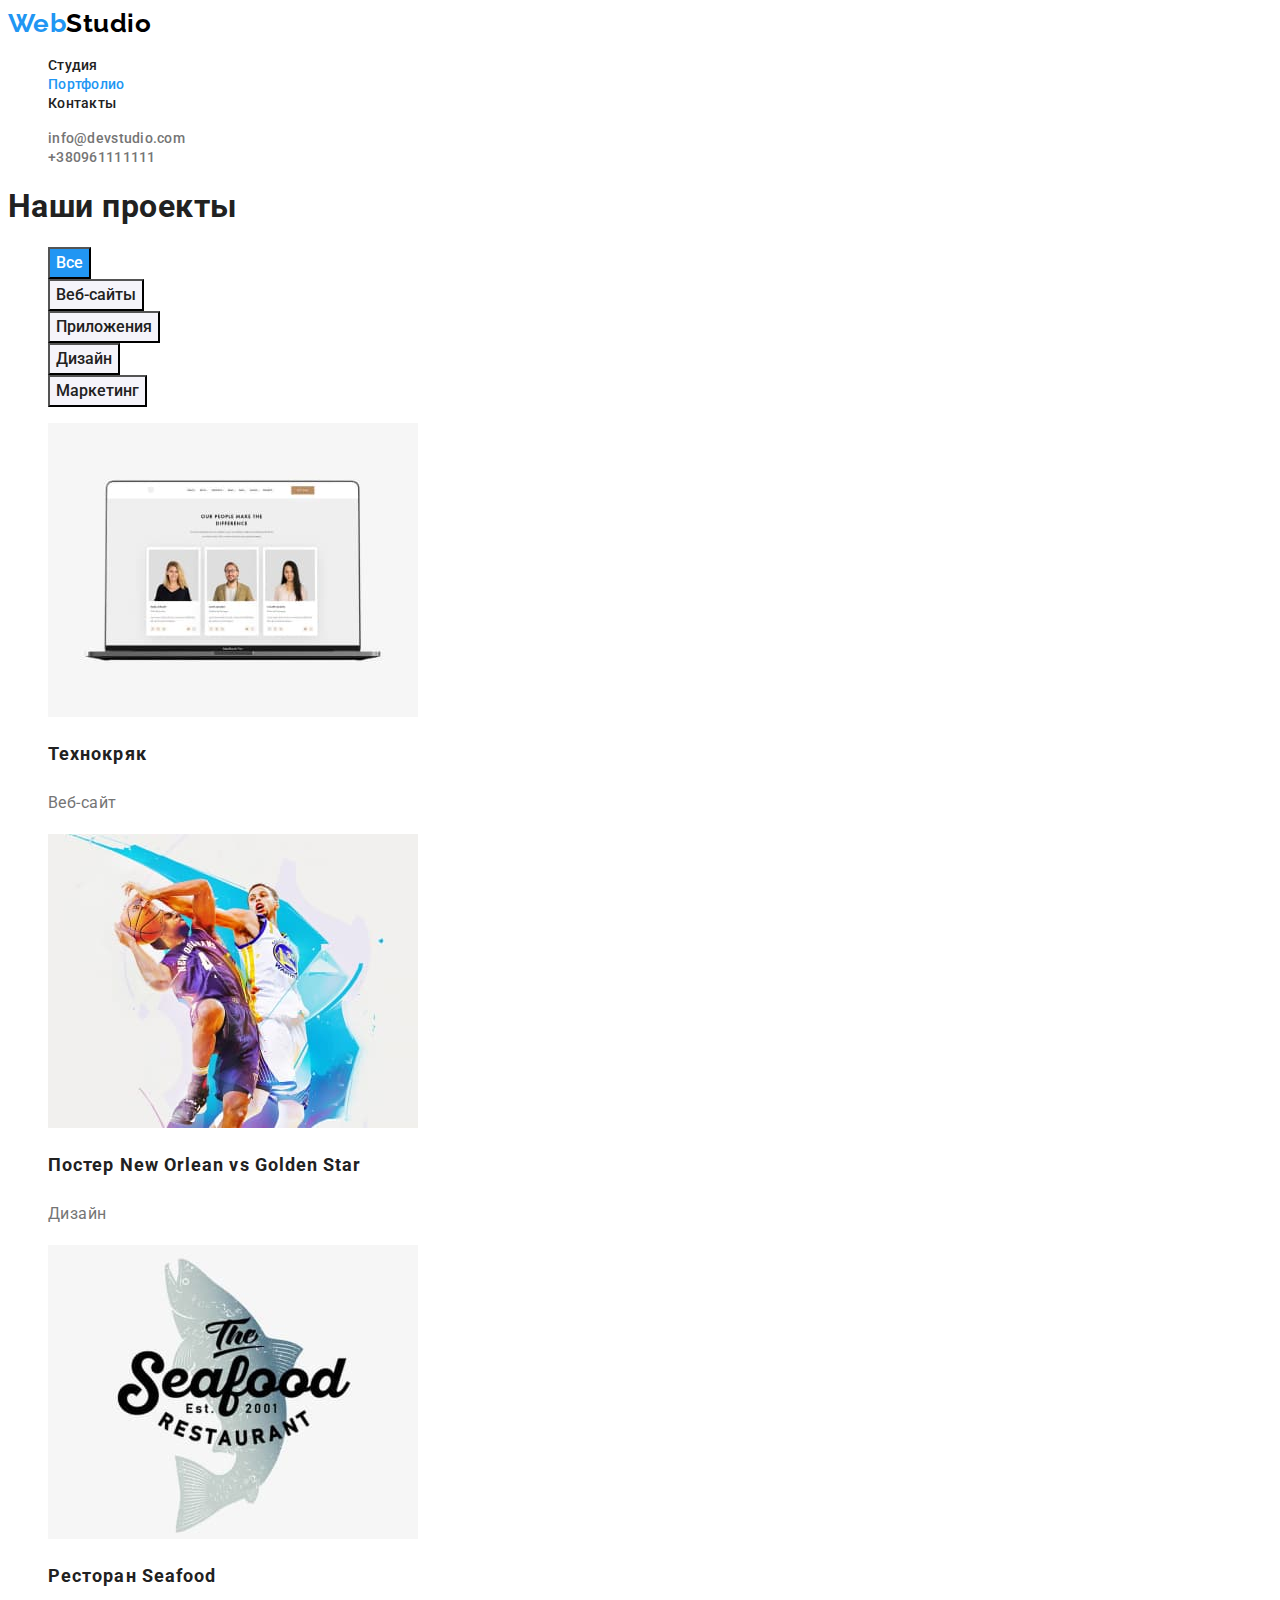
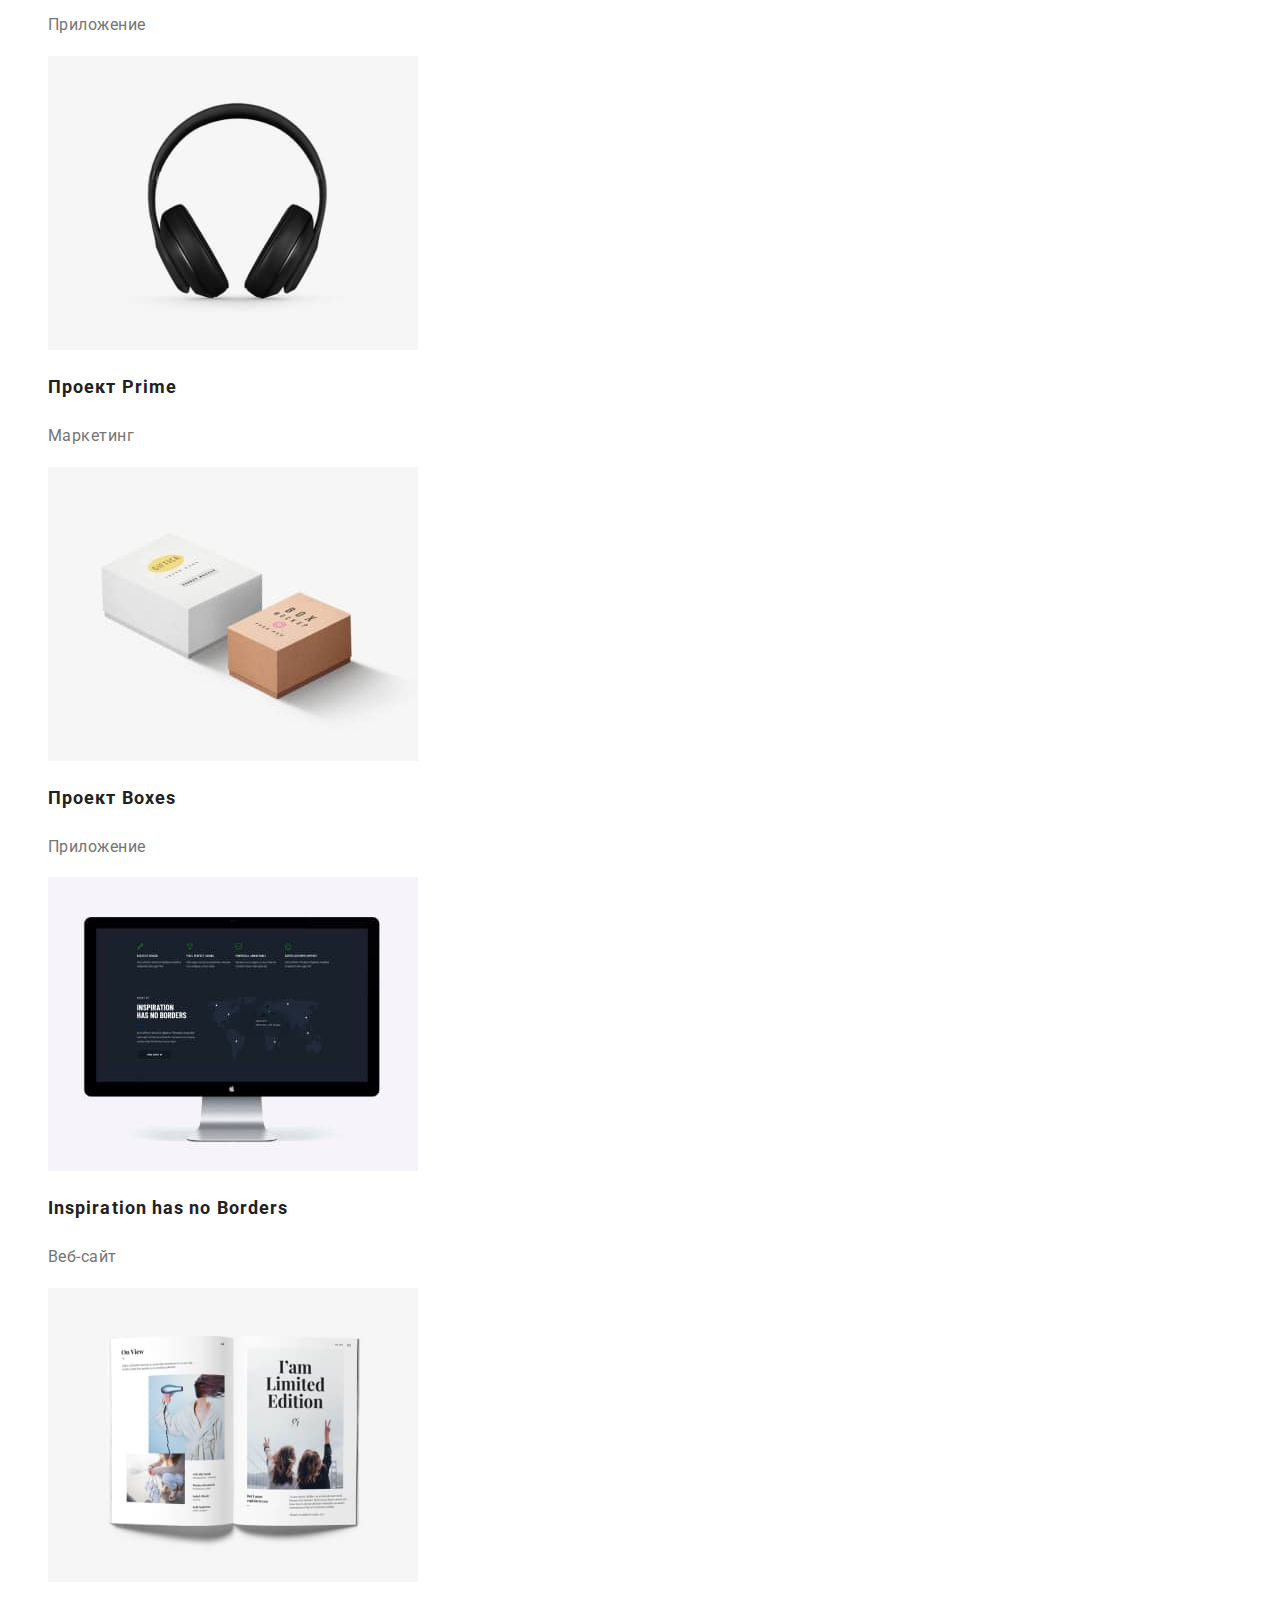
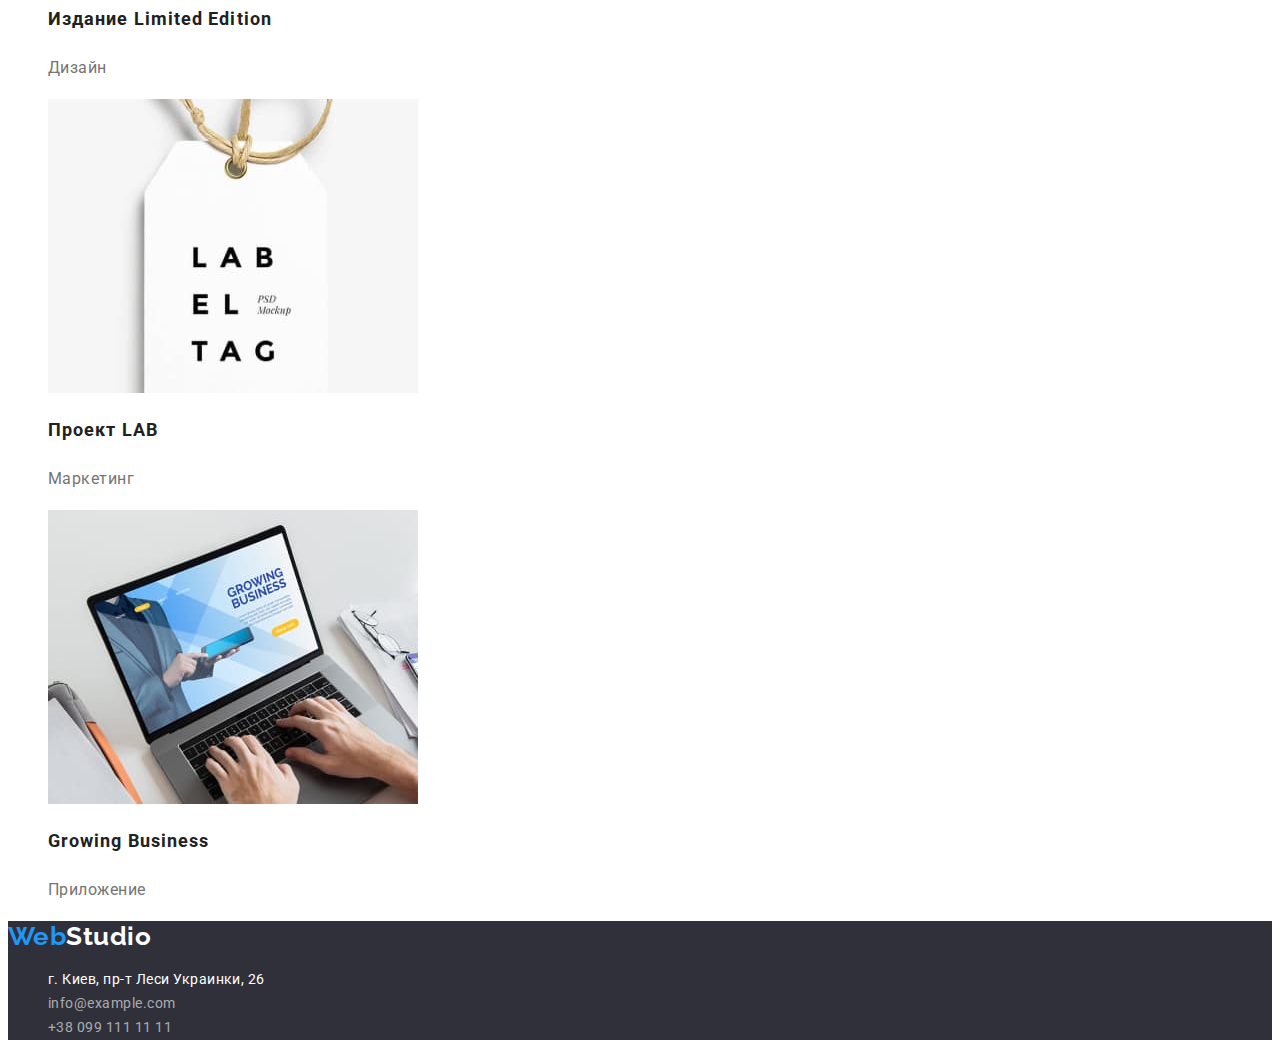
==== portfolio.html @ e26ff04c "Add repo hw-3" ====
<!DOCTYPE html>
<html lang="en">
<head>
    <meta charset="UTF-8">
    <meta http-equiv="X-UA-Compatible" content="IE=edge">
    <meta name="viewport" content="width=device-width, initial-scale=1.0">
    <title>Портфолио</title>
    <link rel="preconnect" href="https://fonts.googleapis.com">
    <link rel="preconnect" href="https://fonts.gstatic.com" crossorigin>
    <link href="https://fonts.googleapis.com/css2?family=Raleway:wght@700&family=Roboto:wght@400;500;700;900&display=swap"
        rel="stylesheet">
    <link rel="stylesheet" href="./css/style.css">
</head>
<body>
    <!-- Header section -->
    <header class="page-header">
        <nav>
            <a href="/" class="logo" lang="en"> Web<span class="logo-dark">Studio</span></a>
            <ul class="site-nav list">
                <li><a href="./index.html" class="nav-link">Студия</a></li>
                <li><a href="./portfolio.html" class="nav-link current">Портфолио</a></li>
                <li><a href="" class="nav-link">Контакты</a></li>
            </ul>
        </nav>
    
        <ul class="auth-nav list">
            <li class="auth-item"><a href="mailto:info@devstudio.com" class="auth-link">info@devstudio.com</a></li>
            <li class="auth-item"><a href="tel:+380961111111" class="auth-link">+380961111111</a></li>
        </ul>
    </header>
    <!-- Main section -->
    <main>
        <section>
            <div class="container">
                <h1>Наши проекты</h1>
                <!-- Фильтр -->
                <ul class="filter list">
                    <li><button class="filter-btn current" type="button">Все</button></li>
                    <li><button class="filter-btn" type="button">Веб-сайты</button></li>
                    <li><button class="filter-btn" type="button">Приложения</button></li>
                    <li><button class="filter-btn" type="button">Дизайн</button></li>
                    <li><button class="filter-btn" type="button">Маркетинг</button></li>
                </ul>
                <!-- Блок проектов -->
                <ul class="project-section list">
                    <li>
                        <a href="" class="project-item">
                            
                            <img src="./images/p1.jpg" alt="Экран ноутбука" width="370">
                            <h2 class="project-title">Технокряк</h2>
                            <p class="project-text">Веб-сайт</p>
                        </a>
                    </li>
                    <li>
                        <a href="" class="project-item">
                            
                            <img src="./images/p2.jpg" alt="Баскетболисты" width="370">
                            <h2 class="project-title">Постер <span lang="en">New Orlean vs Golden Star</span></h2>
                            <p class="project-text">Дизайн</p>
                        </a>
                    </li>
                    <li>
                        <a href="" class="project-item">
                            <img src="./images/p3.jpg" alt="Логотип рыбного ресторана" width="370">
                            <h2 class="project-title">Ресторан <span lang="en">Seafood</span></h2>
                            <p class="project-text">Приложение</p>
                        </a>
                    </li>
                    <li>
                        <a href="" class="project-item">
                            <img src="./images/p4.jpg" alt="Наушники" width="370">
                            <h2 class="project-title">Проект <span lang="en">Prime</span></h2>
                            <p class="project-text">Маркетинг</p>
                        </a>
                    </li>
                    <li>
                        <a href="" class="project-item">
                            <img src="./images/p5.jpg" alt="Две коробки" width="370">
                            <h2 class="project-title">Проект <span lang="en">Boxes</span></h2>
                            <p class="project-text">Приложение</p>
                        </a>
                    </li>
                    <li>
                        <a href="" class="project-item">
                            <img src="./images/p6.jpg" alt="Экран iMac" width="370">
                            <h2 class="project-title" lang="en">Inspiration has no Borders</h2>
                            <p class="project-text">Веб-сайт</p>
                        </a>
                    </li>
                    <li>
                        <a href="" class="project-item">
                            <img src="./images/p7.jpg" alt="Открытая книга" width="370">
                            <h2 class="project-title">Издание <span lang="en">Limited Edition</span></h2>
                            <p class="project-text">Дизайн</p>
                        </a>
                    </li>
                    <li>
                        <a href="" class="project-item">
                            <img src="./images/p8.jpg" alt="Бирка от одежды" width="370">
                            <h2 class="project-title">Проект <span lang="en">LAB</span></h2>
                            <p class="project-text">Маркетинг</p>
                        </a>
                    </li>
                    <li>
                        <a href="" class="project-item">
                            <img src="./images/p9.jpg" alt="Человек печатает на ноутбуке" width="370">
                            <h2 class="project-title" lang="en">Growing Business</h2>
                            <p class="project-text">Приложение</p>
                        </a>
                    </li>
                </ul>
            </div>
        </section>
    </main>
    <!-- Footer section -->
    <footer>
        <div class="container footer-background">
            <a href="/" class="logo" lang="en"> Web<span class="logo-light">Studio</span></a>
            <address class="address">
                <ul class="list">
                    <li><a href="https://goo.gl/maps/YRbQZVah7VMLd3e68" target="_blank" rel="noreferrer noopener"
                            class="footer-contacts footer-maps">г. Киев, пр-т Леси Украинки, 26</a></li>
                    <li><a href="mailto:info@devstudio.com" class="footer-contacts">info@example.com</a></li>
                    <li><a href="tel:+380961111111" class="footer-contacts">+38 099 111 11 11</a></li>
                </ul>
            </address>
        </div>
    </footer>
</body>
</html>
---- css/style.css ----
:root {
  --primary-text-color: #212121;
  --secodary-text-color: #757575;
  --accent-color: #2196f3;
  --secondary-bcg-color: #2f303a;
  --white-text-color: #ffffff;
  --primary-bcg-button: #f5f4fa;
  --footer-adress-link-color: rgba(255, 255, 255, 0.6);
}

body {
  color: var(--primary-text-color);

  font-family: Roboto, sans-serif;
  letter-spacing: 0.03em;
}
.list {
  list-style: none;
}
/* Logo */
.logo {
  text-decoration: none;
  color: var(--accent-color);

  font-family: Raleway, sans-serif;
  font-weight: 700;
  font-size: 26px;
  line-height: 1.19;
}
.logo-dark {
  color: #000;
}
.logo-light {
  color: var(--white-text-color);
}
/* site-nav */
.nav-link {
  text-decoration: none;
  color: var(--primary-text-color);
  font-weight: 500;
  font-size: 14px;
  line-height: 1.14;
  letter-spacing: 0.02em;
}
.nav-link:hover,
.nav-link:focus,
.nav-link.current {
  color: var(--accent-color);
}

/* auth-nav */
.auth-link {
  text-decoration: none;
  color: var(--secodary-text-color);
  font-weight: 500;
  font-size: 14px;
  line-height: 1.14;
  letter-spacing: 0.02em;
}
/* Hero */
.hero-section {
  background-color: var(--secondary-bcg-color);
  text-align: center;
}
.hero-title {
  color: var(--white-text-color);
  font-weight: 900;
  font-size: 44px;
  line-height: 1.36;
  text-align: center;
  letter-spacing: 0.06em;
  text-transform: uppercase;
}
.hero-button {
  color: var(--white-text-color);
  background-color: var(--accent-color);
  font-family: inherit;
  font-weight: 700;
  font-size: 16px;
  line-height: 1.87;
  align-items: center;
  text-align: center;
  letter-spacing: 0.06em;
  cursor: pointer;
}

/* Works */
.works-section {
  background-color: #f5f4fa;
}
.works-title {
  font-weight: 700;
  font-size: 36px;
  line-height: 1.17;
  text-align: center;
}
.work-employe {
  font-weight: 500;
  font-size: 16px;
  line-height: 1.19;
  text-align: center;
}
.work-desccription {
  color: var(--secodary-text-color);
  font-size: 16px;
  line-height: 1.19;
  text-align: center;
}
/* Footer */

.footer-contacts {
  text-decoration: none;
  color: var(--footer-adress-link-color);
  font-style: normal;
  font-size: 14px;
  line-height: 1.71;
}
.footer-contacts:hover,
.footer-contacts:focus {
  color: var(--white-text-color);
}
.footer-maps {
  color: var(--white-text-color);
}

.auth-link:hover,
.auth-link:focus,
.footer-auth-link:hover,
.footer-auth-link:focus {
  color: var(--accent-color);
}
/* Filter */
.filter-btn {
  color: var(--primary-text-color);
  background-color: var(--primary-bcg-button);
  font-family: inherit;
  font-weight: 500;
  font-size: 16px;
  line-height: 1.63;
  cursor: pointer;
}
.filter-btn:hover,
.filter-btn:focus {
  color: var(--white-text-color);
  background-color: var(--accent-color);
}
.filter-btn.current {
  color: var(--white-text-color);
  background-color: var(--accent-color);
}
/* проекты */
.project-item {
  text-decoration: none;
}
.project-title {
  color: var(--primary-text-color);

  font-weight: 700;
  font-size: 18px;
  line-height: 2;
  letter-spacing: 0.06em;
}
.project-text {
  color: var(--secodary-text-color);
  font-size: 16px;
  line-height: 1.87;
}
/* Benefits */
.benefits-title {
  font-weight: 700;
  font-size: 14px;
  line-height: 1.14;
  text-transform: uppercase;
}
.benefits-description {
  color: var(--secodary-text-color);
  font-size: 14px;
  line-height: 1.71;
}
.address {
  font-style: normal;
}
.container.footer-background {
  background-color: var(--secondary-bcg-color);
}
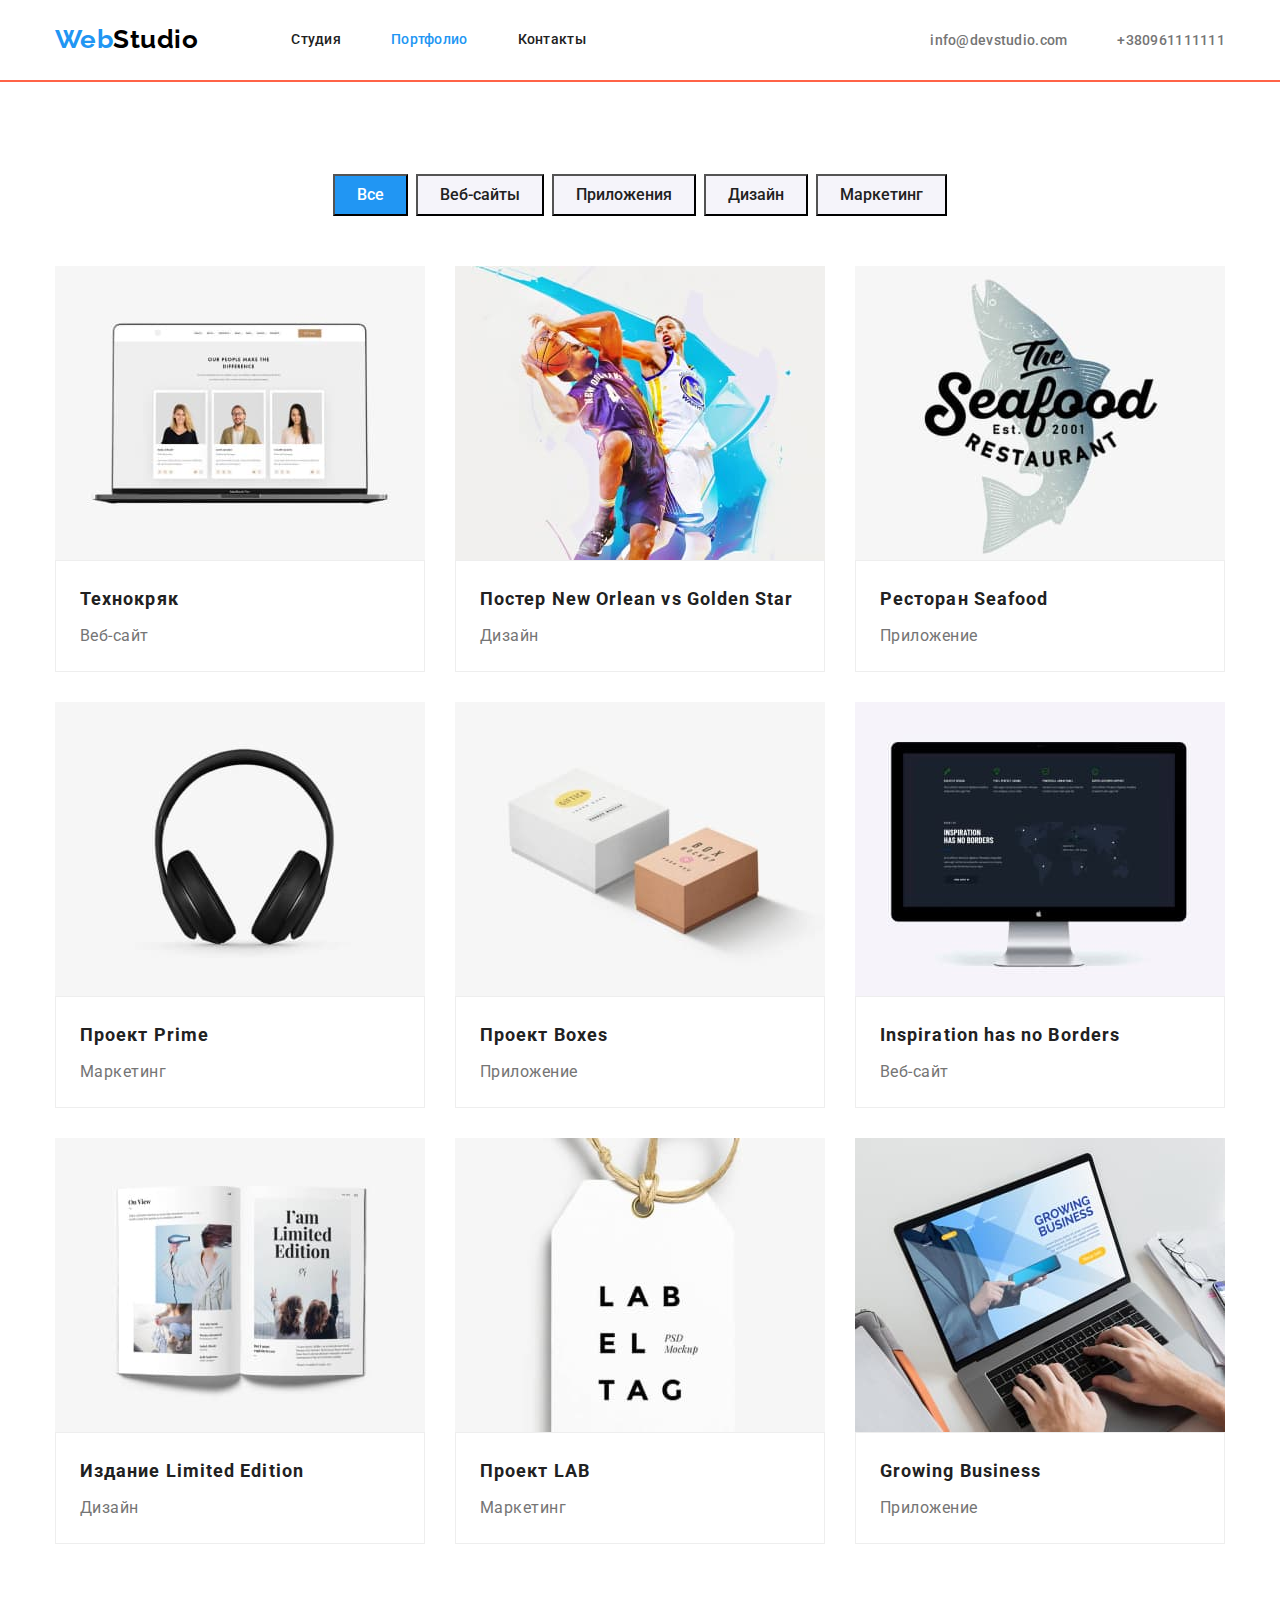
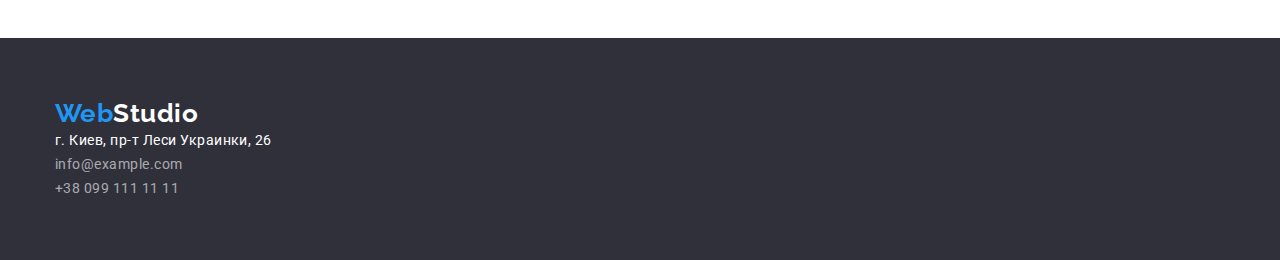
==== commit 88c93409: "Add flex" ====
--- a/portfolio.html
+++ b/portfolio.html
@@ -9,103 +9,124 @@
     <link rel="preconnect" href="https://fonts.gstatic.com" crossorigin>
     <link href="https://fonts.googleapis.com/css2?family=Raleway:wght@700&family=Roboto:wght@400;500;700;900&display=swap"
         rel="stylesheet">
+    <link rel="stylesheet" href="https://cdnjs.cloudflare.com/ajax/libs/modern-normalize/1.1.0/modern-normalize.min.css">
     <link rel="stylesheet" href="./css/style.css">
 </head>
 <body>
     <!-- Header section -->
     <header class="page-header">
-        <nav>
-            <a href="/" class="logo" lang="en"> Web<span class="logo-dark">Studio</span></a>
-            <ul class="site-nav list">
-                <li><a href="./index.html" class="nav-link">Студия</a></li>
-                <li><a href="./portfolio.html" class="nav-link current">Портфолио</a></li>
-                <li><a href="" class="nav-link">Контакты</a></li>
+        <div class="container page-nav">
+            <nav class="main-nav">
+                <a href="/" class="logo" lang="en"> Web<span class="logo-dark">Studio</span></a>
+                <ul class="site-nav list">
+                    <li class="site-nav-item"><a href="./index.html" class="nav-link">Студия</a></li>
+                    <li class="site-nav-item"><a href="./portfolio.html" class="nav-link  current">Портфолио</a></li>
+                    <li class="site-nav-item"><a href="" class="nav-link">Контакты</a></li>
+                </ul>
+            </nav>
+    
+            <ul class="auth-nav list">
+                <li class="auth-item"><a href="mailto:info@devstudio.com" class="auth-link">info@devstudio.com</a></li>
+                <li class="auth-item"><a href="tel:+380961111111" class="auth-link">+380961111111</a></li>
             </ul>
-        </nav>
-    
-        <ul class="auth-nav list">
-            <li class="auth-item"><a href="mailto:info@devstudio.com" class="auth-link">info@devstudio.com</a></li>
-            <li class="auth-item"><a href="tel:+380961111111" class="auth-link">+380961111111</a></li>
-        </ul>
+        </div>
     </header>
     <!-- Main section -->
     <main>
-        <section>
+        <section class="section">
             <div class="container">
-                <h1>Наши проекты</h1>
+                <h1 class="visually-hidden">Наши проекты</h1>
                 <!-- Фильтр -->
                 <ul class="filter list">
-                    <li><button class="filter-btn current" type="button">Все</button></li>
-                    <li><button class="filter-btn" type="button">Веб-сайты</button></li>
-                    <li><button class="filter-btn" type="button">Приложения</button></li>
-                    <li><button class="filter-btn" type="button">Дизайн</button></li>
-                    <li><button class="filter-btn" type="button">Маркетинг</button></li>
+                    <li class="filter-item"><button class="filter-btn current" type="button">Все</button></li>
+                    <li class="filter-item"><button class="filter-btn" type="button">Веб-сайты</button></li>
+                    <li class="filter-item"><button class="filter-btn" type="button">Приложения</button></li>
+                    <li class="filter-item"><button class="filter-btn" type="button">Дизайн</button></li>
+                    <li class="filter-item"><button class="filter-btn" type="button">Маркетинг</button></li>
                 </ul>
                 <!-- Блок проектов -->
                 <ul class="project-section list">
-                    <li>
+                    <li class="project-list">
                         <a href="" class="project-item">
                             
                             <img src="./images/p1.jpg" alt="Экран ноутбука" width="370">
-                            <h2 class="project-title">Технокряк</h2>
-                            <p class="project-text">Веб-сайт</p>
+                            <div class="project-box">
+                                <h2 class="project-title">Технокряк</h2>
+                                <p class="project-text">Веб-сайт</p>
+                            </div>
                         </a>
                     </li>
-                    <li>
+                    <li class="project-list">
                         <a href="" class="project-item">
                             
                             <img src="./images/p2.jpg" alt="Баскетболисты" width="370">
-                            <h2 class="project-title">Постер <span lang="en">New Orlean vs Golden Star</span></h2>
-                            <p class="project-text">Дизайн</p>
+                            <div class="project-box">
+                                <h2 class="project-title">Постер <span lang="en" >New Orlean vs Golden Star</span></h2>
+                                <p class="project-text">Дизайн</p>
+                            </div>
                         </a>
                     </li>
-                    <li>
+                    <li class="project-list">
                         <a href="" class="project-item">
                             <img src="./images/p3.jpg" alt="Логотип рыбного ресторана" width="370">
-                            <h2 class="project-title">Ресторан <span lang="en">Seafood</span></h2>
-                            <p class="project-text">Приложение</p>
+                            <div class="project-box">
+                                <h2 class="project-title">Ресторан <span lang="en">Seafood</span></h2>
+                                <p class="project-text">Приложение</p>
+                            </div>
                         </a>
                     </li>
-                    <li>
+                    <li class="project-list">
                         <a href="" class="project-item">
                             <img src="./images/p4.jpg" alt="Наушники" width="370">
-                            <h2 class="project-title">Проект <span lang="en">Prime</span></h2>
-                            <p class="project-text">Маркетинг</p>
+                            <div class="project-box">
+                                <h2 class="project-title">Проект <span lang="en">Prime</span></h2>
+                                <p class="project-text">Маркетинг</p>
+                            </div>
                         </a>
                     </li>
-                    <li>
+                    <li class="project-list">
                         <a href="" class="project-item">
                             <img src="./images/p5.jpg" alt="Две коробки" width="370">
-                            <h2 class="project-title">Проект <span lang="en">Boxes</span></h2>
-                            <p class="project-text">Приложение</p>
+                            <div class="project-box">
+                                <h2 class="project-title">Проект <span lang="en">Boxes</span></h2>
+                                <p class="project-text">Приложение</p>
+                            </div>
                         </a>
                     </li>
-                    <li>
+                    <li class="project-list">
                         <a href="" class="project-item">
                             <img src="./images/p6.jpg" alt="Экран iMac" width="370">
-                            <h2 class="project-title" lang="en">Inspiration has no Borders</h2>
-                            <p class="project-text">Веб-сайт</p>
+                            <div class="project-box">
+                                <h2 class="project-title" lang="en">Inspiration has no Borders</h2>
+                                <p class="project-text">Веб-сайт</p>
+                            </div>
                         </a>
                     </li>
-                    <li>
+                    <li class="project-list">
                         <a href="" class="project-item">
                             <img src="./images/p7.jpg" alt="Открытая книга" width="370">
-                            <h2 class="project-title">Издание <span lang="en">Limited Edition</span></h2>
-                            <p class="project-text">Дизайн</p>
+                            <div class="project-box">
+                                <h2 class="project-title">Издание <span lang="en">Limited Edition</span></h2>
+                                <p class="project-text">Дизайн</p>
+                            </div>
                         </a>
                     </li>
-                    <li>
+                    <li class="project-list">
                         <a href="" class="project-item">
                             <img src="./images/p8.jpg" alt="Бирка от одежды" width="370">
-                            <h2 class="project-title">Проект <span lang="en">LAB</span></h2>
-                            <p class="project-text">Маркетинг</p>
+                            <div class="project-box">
+                                <h2 class="project-title">Проект <span lang="en">LAB</span></h2>
+                                <p class="project-text">Маркетинг</p>
+                            </div>
                         </a>
                     </li>
-                    <li>
+                    <li class="project-list">
                         <a href="" class="project-item">
                             <img src="./images/p9.jpg" alt="Человек печатает на ноутбуке" width="370">
-                            <h2 class="project-title" lang="en">Growing Business</h2>
-                            <p class="project-text">Приложение</p>
+                            <div class="project-box">
+                                <h2 class="project-title" lang="en">Growing Business</h2>
+                                <p class="project-text">Приложение</p>
+                            </div>
                         </a>
                     </li>
                 </ul>
@@ -113,8 +134,8 @@
         </section>
     </main>
     <!-- Footer section -->
-    <footer>
-        <div class="container footer-background">
+    <footer class="footer-page">
+        <div class="container">
             <a href="/" class="logo" lang="en"> Web<span class="logo-light">Studio</span></a>
             <address class="address">
                 <ul class="list">
--- a/css/style.css
+++ b/css/style.css
@@ -6,6 +6,7 @@
   --white-text-color: #ffffff;
   --primary-bcg-button: #f5f4fa;
   --footer-adress-link-color: rgba(255, 255, 255, 0.6);
+  --border-primary-color: #eeeeee;
 }
 
 body {
@@ -14,11 +15,60 @@
   font-family: Roboto, sans-serif;
   letter-spacing: 0.03em;
 }
+p,
+h1,
+h2,
+h3,
+h4,
+h5 {
+  margin: 0;
+}
+img {
+  display: block;
+  max-width: 100%;
+  height: auto;
+}
+
 .list {
+  padding: 0;
+  margin: 0;
+
   list-style: none;
+}
+.container {
+  width: 1200px;
+  padding-left: 15px;
+  padding-right: 15px;
+  margin: 0 auto;
+}
+.section {
+  padding-top: 94px;
+  padding-bottom: 94px;
+}
+.visually-hidden {
+  position: absolute;
+  white-space: nowrap;
+  width: 1px;
+  height: 1px;
+  overflow: hidden;
+  border: 0;
+  padding: 0;
+  clip: rect(0 0 0 0);
+  clip-path: inset(50%);
+  margin: -1px;
+}
+/* Header */
+.page-header {
+  outline: 2px solid tomato;
+}
+.page-nav {
+  display: flex;
+  align-items: center;
 }
 /* Logo */
 .logo {
+  padding-top: 24px;
+  padding-bottom: 25px;
   text-decoration: none;
   color: var(--accent-color);
 
@@ -27,6 +77,11 @@
   font-size: 26px;
   line-height: 1.19;
 }
+.logo.footer-logo {
+  padding-top: 0;
+  padding-bottom: 0;
+  margin-bottom: 10px;
+}
 .logo-dark {
   color: #000;
 }
@@ -34,7 +89,22 @@
   color: var(--white-text-color);
 }
 /* site-nav */
+.main-nav {
+  display: flex;
+}
+.site-nav {
+  display: flex;
+  margin-left: 93px;
+}
+.site-nav-item:not(:last-child) {
+  margin-right: 50px;
+}
+
 .nav-link {
+  padding-top: 32px;
+  padding-bottom: 32px;
+  display: block;
+
   text-decoration: none;
   color: var(--primary-text-color);
   font-weight: 500;
@@ -49,6 +119,13 @@
 }
 
 /* auth-nav */
+.auth-nav {
+  display: flex;
+  margin-left: auto;
+}
+.auth-item:not(:last-child) {
+  margin-right: 50px;
+}
 .auth-link {
   text-decoration: none;
   color: var(--secodary-text-color);
@@ -61,8 +138,12 @@
 .hero-section {
   background-color: var(--secondary-bcg-color);
   text-align: center;
+  outline: 2px solid tomato;
 }
 .hero-title {
+  margin-top: 0;
+  margin-bottom: 40px;
+
   color: var(--white-text-color);
   font-weight: 900;
   font-size: 44px;
@@ -85,29 +166,60 @@
 }
 
 /* Works */
-.works-section {
-  background-color: #f5f4fa;
+.works-list {
+  display: flex;
+  margin-left: -30px;
+}
+.works-item {
+  flex-basis: calc(100% / 3 - 30px);
+  margin-left: 30px;
 }
 .works-title {
+  margin-top: 0;
+  margin-bottom: 50px;
+
   font-weight: 700;
   font-size: 36px;
   line-height: 1.17;
   text-align: center;
 }
+/* Team */
+.team-section {
+  background-color: var(--primary-bcg-button);
+}
+.team-list {
+  display: flex;
+  margin-left: -30px;
+}
+.team-item {
+  flex-basis: calc(100% / 4 - 30px);
+  margin-left: 30px;
+
+  background-color: var(--white-text-color);
+}
 .work-employe {
+  margin-top: 30px;
+  margin-bottom: 10px;
+
   font-weight: 500;
   font-size: 16px;
   line-height: 1.19;
   text-align: center;
 }
 .work-desccription {
+  margin-bottom: 30px;
+
   color: var(--secodary-text-color);
   font-size: 16px;
   line-height: 1.19;
   text-align: center;
 }
 /* Footer */
-
+.footer-page {
+  background-color: var(--secondary-bcg-color);
+  padding-top: 60px;
+  padding-bottom: 60px;
+}
 .footer-contacts {
   text-decoration: none;
   color: var(--footer-adress-link-color);
@@ -130,7 +242,16 @@
   color: var(--accent-color);
 }
 /* Filter */
+.filter {
+  display: flex;
+  justify-content: center;
+  margin-bottom: 50px;
+}
+.filter-item:not(:last-child) {
+  margin-right: 8px;
+}
 .filter-btn {
+  padding: 6px 22px;
   color: var(--primary-text-color);
   background-color: var(--primary-bcg-button);
   font-family: inherit;
@@ -149,10 +270,26 @@
   background-color: var(--accent-color);
 }
 /* проекты */
+.project-section {
+  display: flex;
+  flex-wrap: wrap;
+  margin-top: -30px;
+  margin-left: -30px;
+}
+.project-list {
+  flex-basis: calc(100% / 3 - 30px);
+  margin-top: 30px;
+  margin-left: 30px;
+}
 .project-item {
   text-decoration: none;
 }
+.project-box {
+  padding: 20px 24px;
+  border: 1px solid var(--border-primary-color);
+}
 .project-title {
+  margin-bottom: 4px;
   color: var(--primary-text-color);
 
   font-weight: 700;
@@ -166,13 +303,28 @@
   line-height: 1.87;
 }
 /* Benefits */
+.benefits-section {
+  padding-bottom: 0;
+}
+.benefits-list {
+  display: flex;
+  margin-left: -30px;
+}
+.benefits-item {
+  flex-basis: calc(100% / 4 - 30px);
+  margin-left: 30px;
+}
 .benefits-title {
+  margin-top: 0;
+  margin-bottom: 10px;
   font-weight: 700;
   font-size: 14px;
   line-height: 1.14;
   text-transform: uppercase;
 }
 .benefits-description {
+  margin-top: 0;
+  margin-bottom: 0;
   color: var(--secodary-text-color);
   font-size: 14px;
   line-height: 1.71;
@@ -180,6 +332,3 @@
 .address {
   font-style: normal;
 }
-.container.footer-background {
-  background-color: var(--secondary-bcg-color);
-}
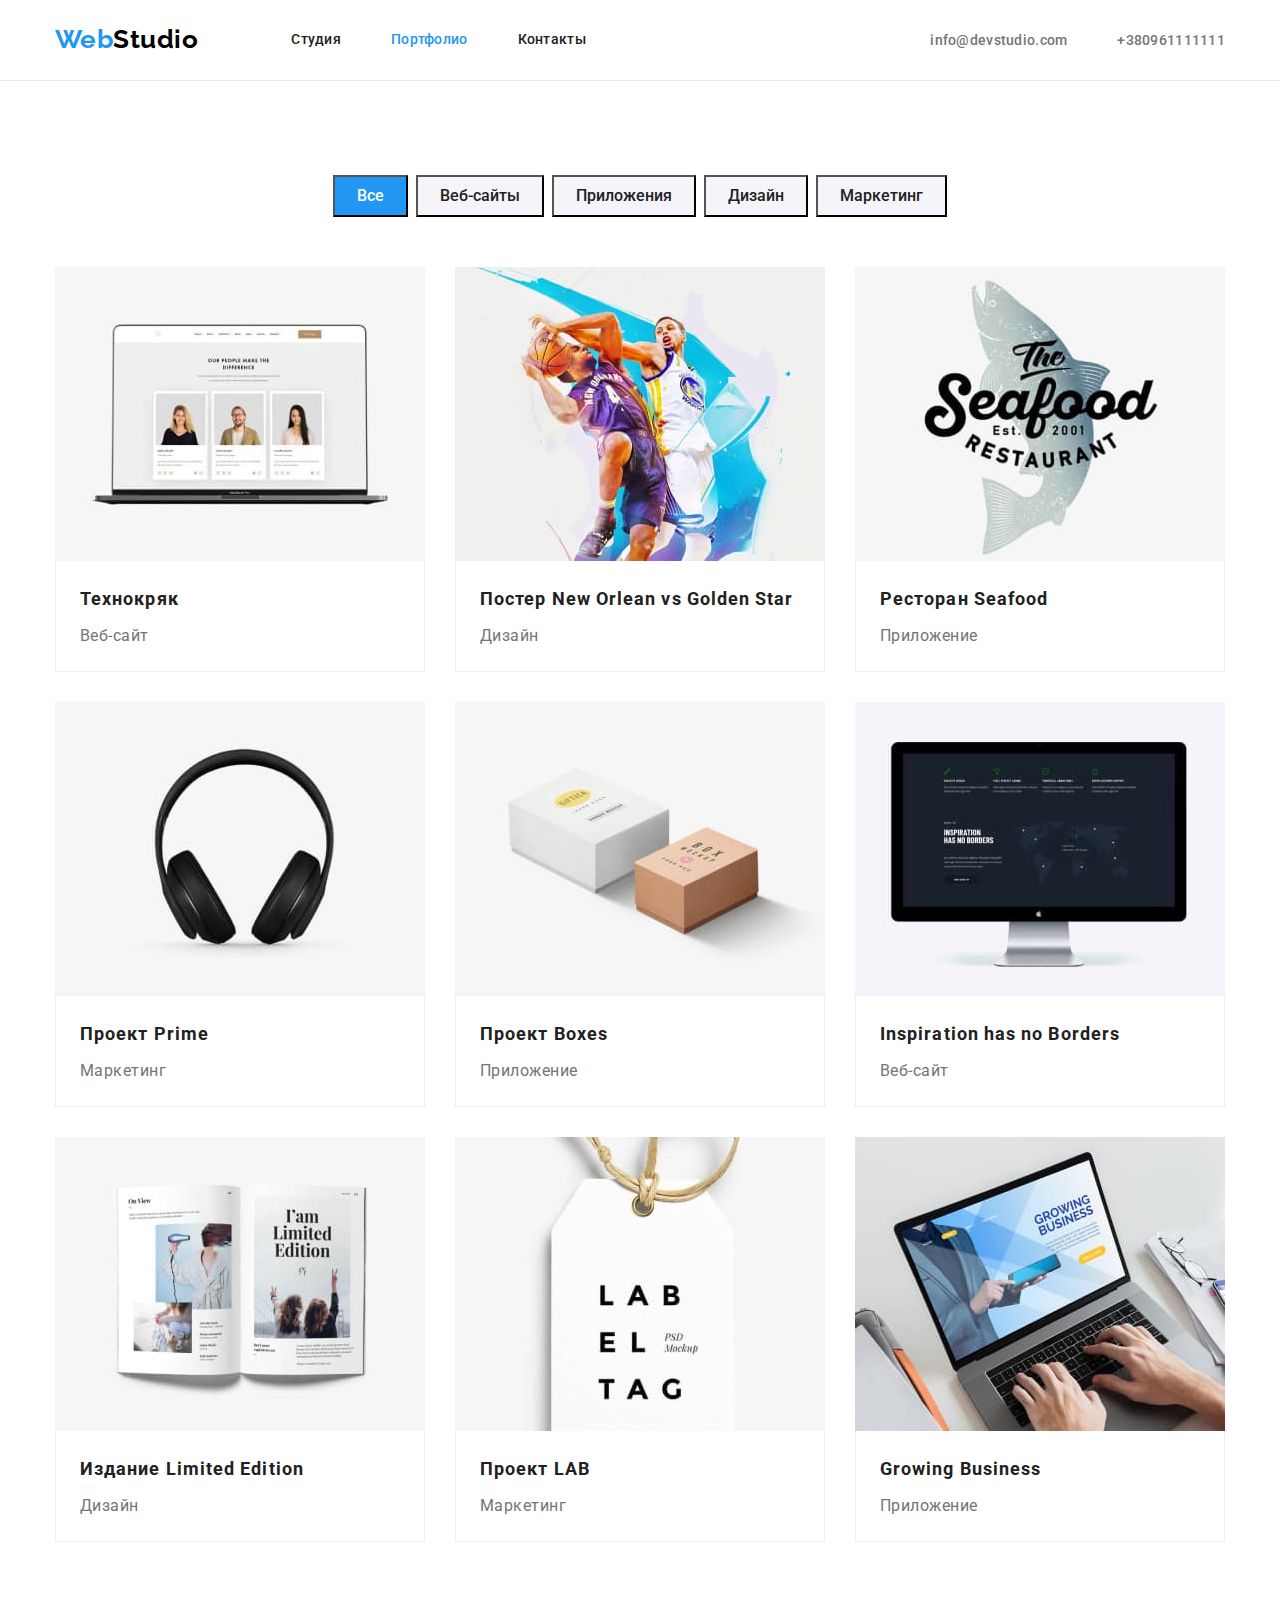
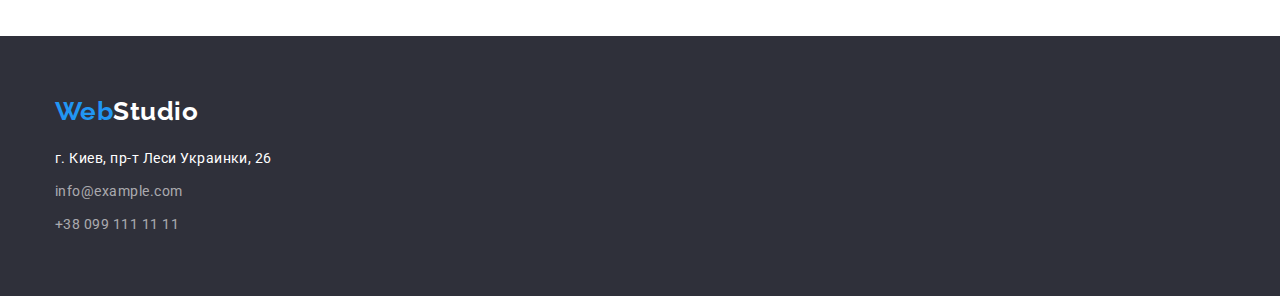
==== commit 4b91b8ec: "Change footer" ====
--- a/portfolio.html
+++ b/portfolio.html
@@ -135,13 +135,13 @@
     </main>
     <!-- Footer section -->
     <footer class="footer-page">
-        <div class="container">
-            <a href="/" class="logo" lang="en"> Web<span class="logo-light">Studio</span></a>
+        <div class="container footer-items">
+            <a href="/" class="logo footer-logo" lang="en"> Web<span class="logo-light">Studio</span></a>
             <address class="address">
                 <ul class="list">
                     <li><a href="https://goo.gl/maps/YRbQZVah7VMLd3e68" target="_blank" rel="noreferrer noopener"
                             class="footer-contacts footer-maps">г. Киев, пр-т Леси Украинки, 26</a></li>
-                    <li><a href="mailto:info@devstudio.com" class="footer-contacts">info@example.com</a></li>
+                    <li><a href="mailto:info@devstudio.com" class="footer-contacts mail">info@example.com</a></li>
                     <li><a href="tel:+380961111111" class="footer-contacts">+38 099 111 11 11</a></li>
                 </ul>
             </address>
--- a/css/style.css
+++ b/css/style.css
@@ -7,6 +7,7 @@
   --primary-bcg-button: #f5f4fa;
   --footer-adress-link-color: rgba(255, 255, 255, 0.6);
   --border-primary-color: #eeeeee;
+  --border-secondary-color: #ececec;
 }
 
 body {
@@ -59,7 +60,7 @@
 }
 /* Header */
 .page-header {
-  outline: 2px solid tomato;
+  border-bottom: 1px solid var(--border-secondary-color);
 }
 .page-nav {
   display: flex;
@@ -138,11 +139,10 @@
 .hero-section {
   background-color: var(--secondary-bcg-color);
   text-align: center;
-  outline: 2px solid tomato;
 }
 .hero-title {
   margin-top: 0;
-  margin-bottom: 40px;
+  margin-bottom: 30px;
 
   color: var(--white-text-color);
   font-weight: 900;
@@ -153,6 +153,8 @@
   text-transform: uppercase;
 }
 .hero-button {
+  padding: 10px 32px;
+
   color: var(--white-text-color);
   background-color: var(--accent-color);
   font-family: inherit;
@@ -217,6 +219,8 @@
 /* Footer */
 .footer-page {
   background-color: var(--secondary-bcg-color);
+}
+.footer-items {
   padding-top: 60px;
   padding-bottom: 60px;
 }
@@ -231,8 +235,17 @@
 .footer-contacts:focus {
   color: var(--white-text-color);
 }
+.footer-contacts.mail {
+  display: block;
+  margin-bottom: 9px;
+}
 .footer-maps {
-  color: var(--white-text-color);
+  display: block;
+  margin-bottom: 9px;
+  color: var(--white-text-color);
+}
+.address {
+  margin-top: 20px;
 }
 
 .auth-link:hover,
@@ -286,7 +299,9 @@
 }
 .project-box {
   padding: 20px 24px;
-  border: 1px solid var(--border-primary-color);
+  border-right: 1px solid var(--border-primary-color);
+  border-bottom: 1px solid var(--border-primary-color);
+  border-left: 1px solid var(--border-primary-color);
 }
 .project-title {
   margin-bottom: 4px;
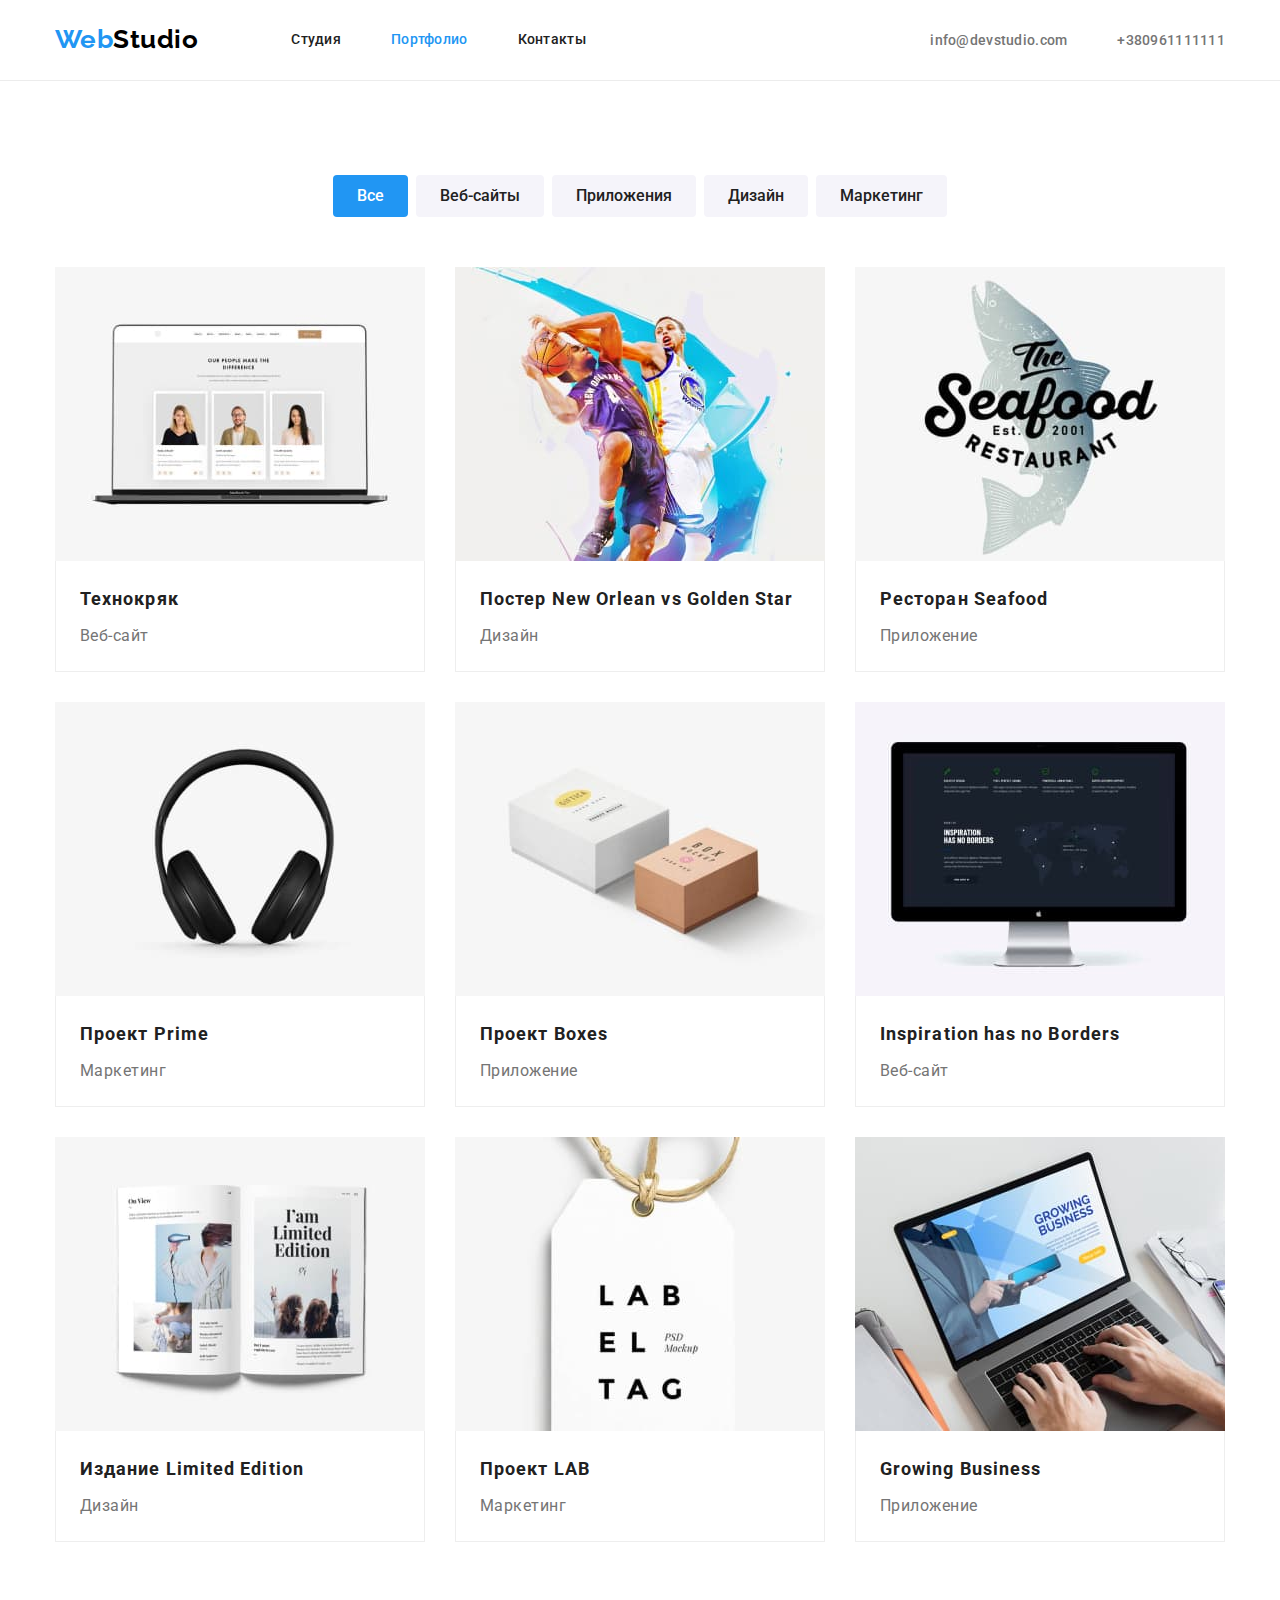
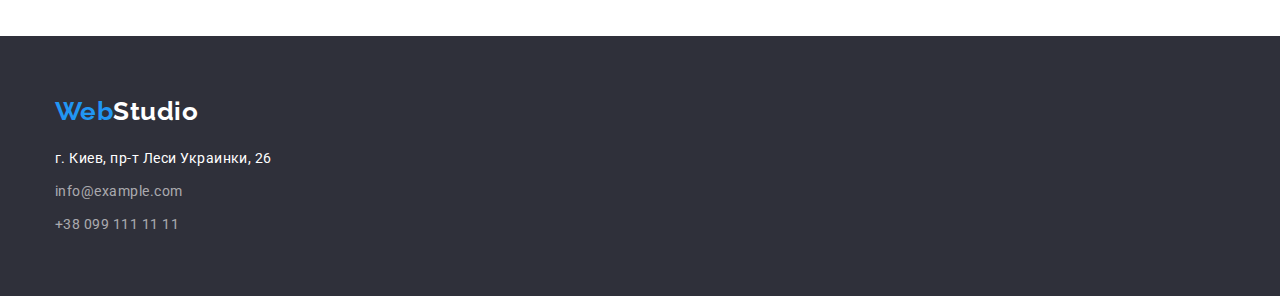
==== commit db18fdcf: "Add div to section TEAM" ====
--- a/portfolio.html
+++ b/portfolio.html
@@ -37,7 +37,7 @@
             <div class="container">
                 <h1 class="visually-hidden">Наши проекты</h1>
                 <!-- Фильтр -->
-                <ul class="filter list">
+                <ul class="filter">
                     <li class="filter-item"><button class="filter-btn current" type="button">Все</button></li>
                     <li class="filter-item"><button class="filter-btn" type="button">Веб-сайты</button></li>
                     <li class="filter-item"><button class="filter-btn" type="button">Приложения</button></li>
@@ -45,7 +45,7 @@
                     <li class="filter-item"><button class="filter-btn" type="button">Маркетинг</button></li>
                 </ul>
                 <!-- Блок проектов -->
-                <ul class="project-section list">
+                <ul class="project-section">
                     <li class="project-list">
                         <a href="" class="project-item">
                             
@@ -138,11 +138,13 @@
         <div class="container footer-items">
             <a href="/" class="logo footer-logo" lang="en"> Web<span class="logo-light">Studio</span></a>
             <address class="address">
-                <ul class="list">
-                    <li><a href="https://goo.gl/maps/YRbQZVah7VMLd3e68" target="_blank" rel="noreferrer noopener"
-                            class="footer-contacts footer-maps">г. Киев, пр-т Леси Украинки, 26</a></li>
-                    <li><a href="mailto:info@devstudio.com" class="footer-contacts mail">info@example.com</a></li>
-                    <li><a href="tel:+380961111111" class="footer-contacts">+38 099 111 11 11</a></li>
+                <ul>
+                    <li class="address-item"><a href="https://goo.gl/maps/YRbQZVah7VMLd3e68" target="_blank"
+                            rel="noreferrer noopener" class="footer-contacts footer-maps">г. Киев, пр-т Леси Украинки,
+                            26</a></li>
+                    <li class="address-item"><a href="mailto:info@devstudio.com"
+                            class="footer-contacts">info@example.com</a></li>
+                    <li class="address-item"><a href="tel:+380961111111" class="footer-contacts">+38 099 111 11 11</a></li>
                 </ul>
             </address>
         </div>
--- a/css/style.css
+++ b/css/style.css
@@ -30,7 +30,7 @@
   height: auto;
 }
 
-.list {
+ul {
   padding: 0;
   margin: 0;
 
@@ -137,12 +137,16 @@
 }
 /* Hero */
 .hero-section {
+  padding: 200px 0;
   background-color: var(--secondary-bcg-color);
   text-align: center;
 }
 .hero-title {
   margin-top: 0;
   margin-bottom: 30px;
+  margin-left: auto;
+  margin-right: auto;
+  width: 696px;
 
   color: var(--white-text-color);
   font-weight: 900;
@@ -199,8 +203,11 @@
 
   background-color: var(--white-text-color);
 }
+.team-description {
+  padding-top: 30px;
+  padding-bottom: 30px;
+}
 .work-employe {
-  margin-top: 30px;
   margin-bottom: 10px;
 
   font-weight: 500;
@@ -209,8 +216,6 @@
   text-align: center;
 }
 .work-desccription {
-  margin-bottom: 30px;
-
   color: var(--secodary-text-color);
   font-size: 16px;
   line-height: 1.19;
@@ -218,11 +223,13 @@
 }
 /* Footer */
 .footer-page {
-  background-color: var(--secondary-bcg-color);
-}
-.footer-items {
   padding-top: 60px;
   padding-bottom: 60px;
+  background-color: var(--secondary-bcg-color);
+}
+.footer-items {
+  /* padding-top: 60px;
+  padding-bottom: 60px; */
 }
 .footer-contacts {
   text-decoration: none;
@@ -235,19 +242,16 @@
 .footer-contacts:focus {
   color: var(--white-text-color);
 }
-.footer-contacts.mail {
-  display: block;
-  margin-bottom: 9px;
-}
 .footer-maps {
-  display: block;
-  margin-bottom: 9px;
   color: var(--white-text-color);
 }
 .address {
   margin-top: 20px;
-}
-
+  font-style: normal;
+}
+.address-item:not(:last-child) {
+  margin-bottom: 9px;
+}
 .auth-link:hover,
 .auth-link:focus,
 .footer-auth-link:hover,
@@ -265,6 +269,8 @@
 }
 .filter-btn {
   padding: 6px 22px;
+  border-color: transparent;
+  border-radius: 4px;
   color: var(--primary-text-color);
   background-color: var(--primary-bcg-button);
   font-family: inherit;
@@ -344,6 +350,3 @@
   font-size: 14px;
   line-height: 1.71;
 }
-.address {
-  font-style: normal;
-}
